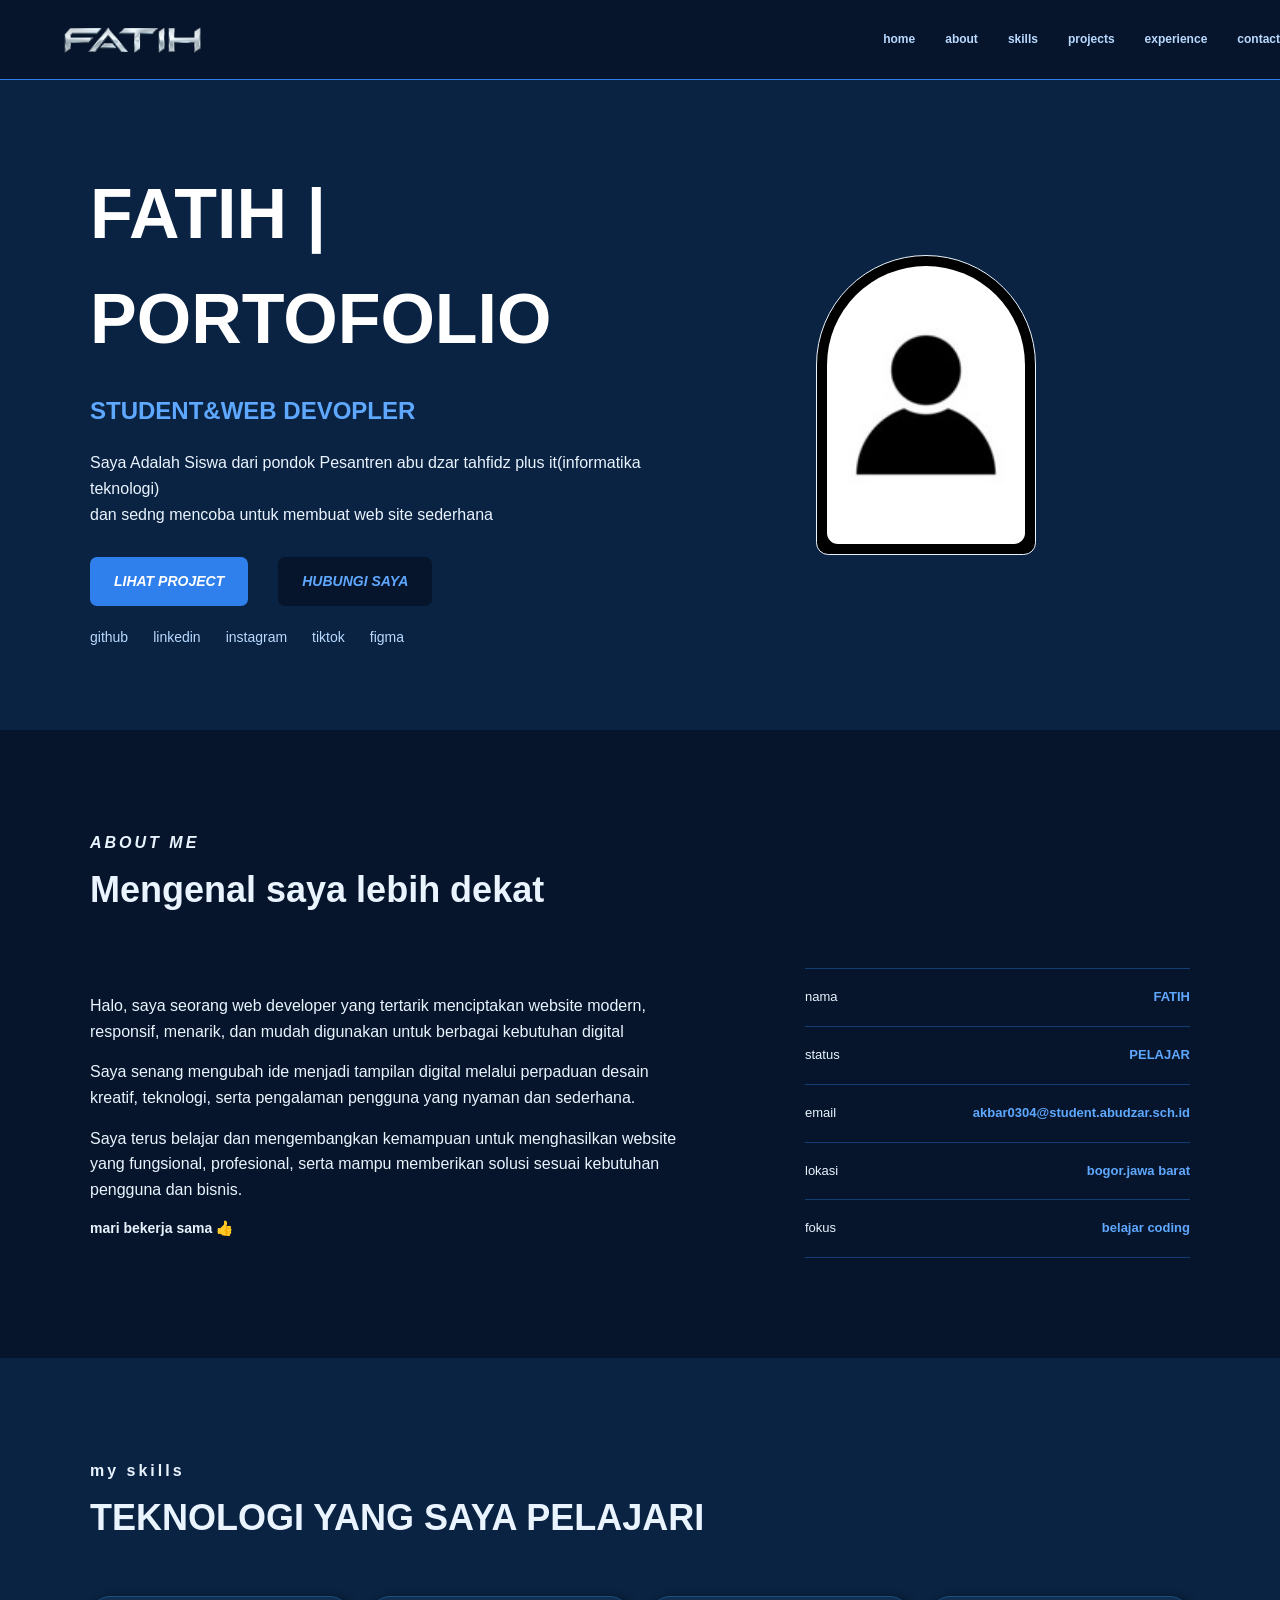
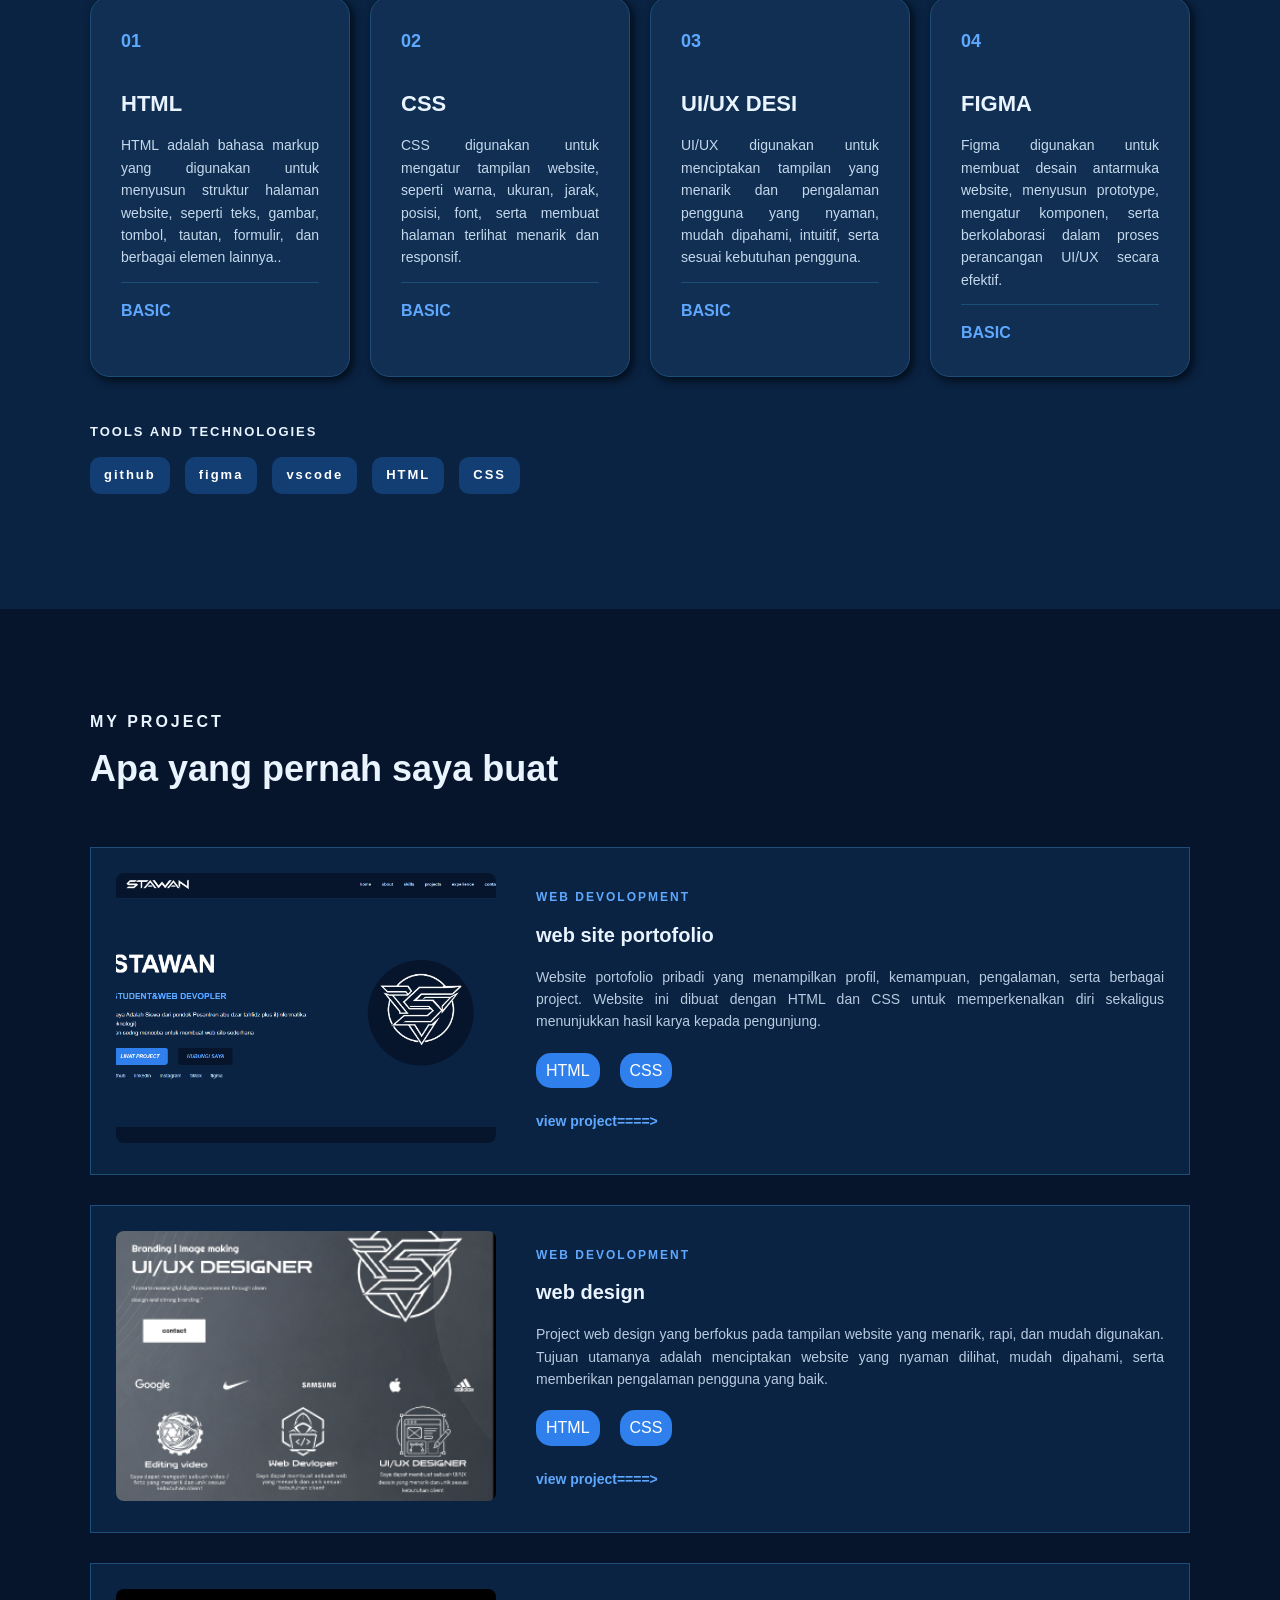
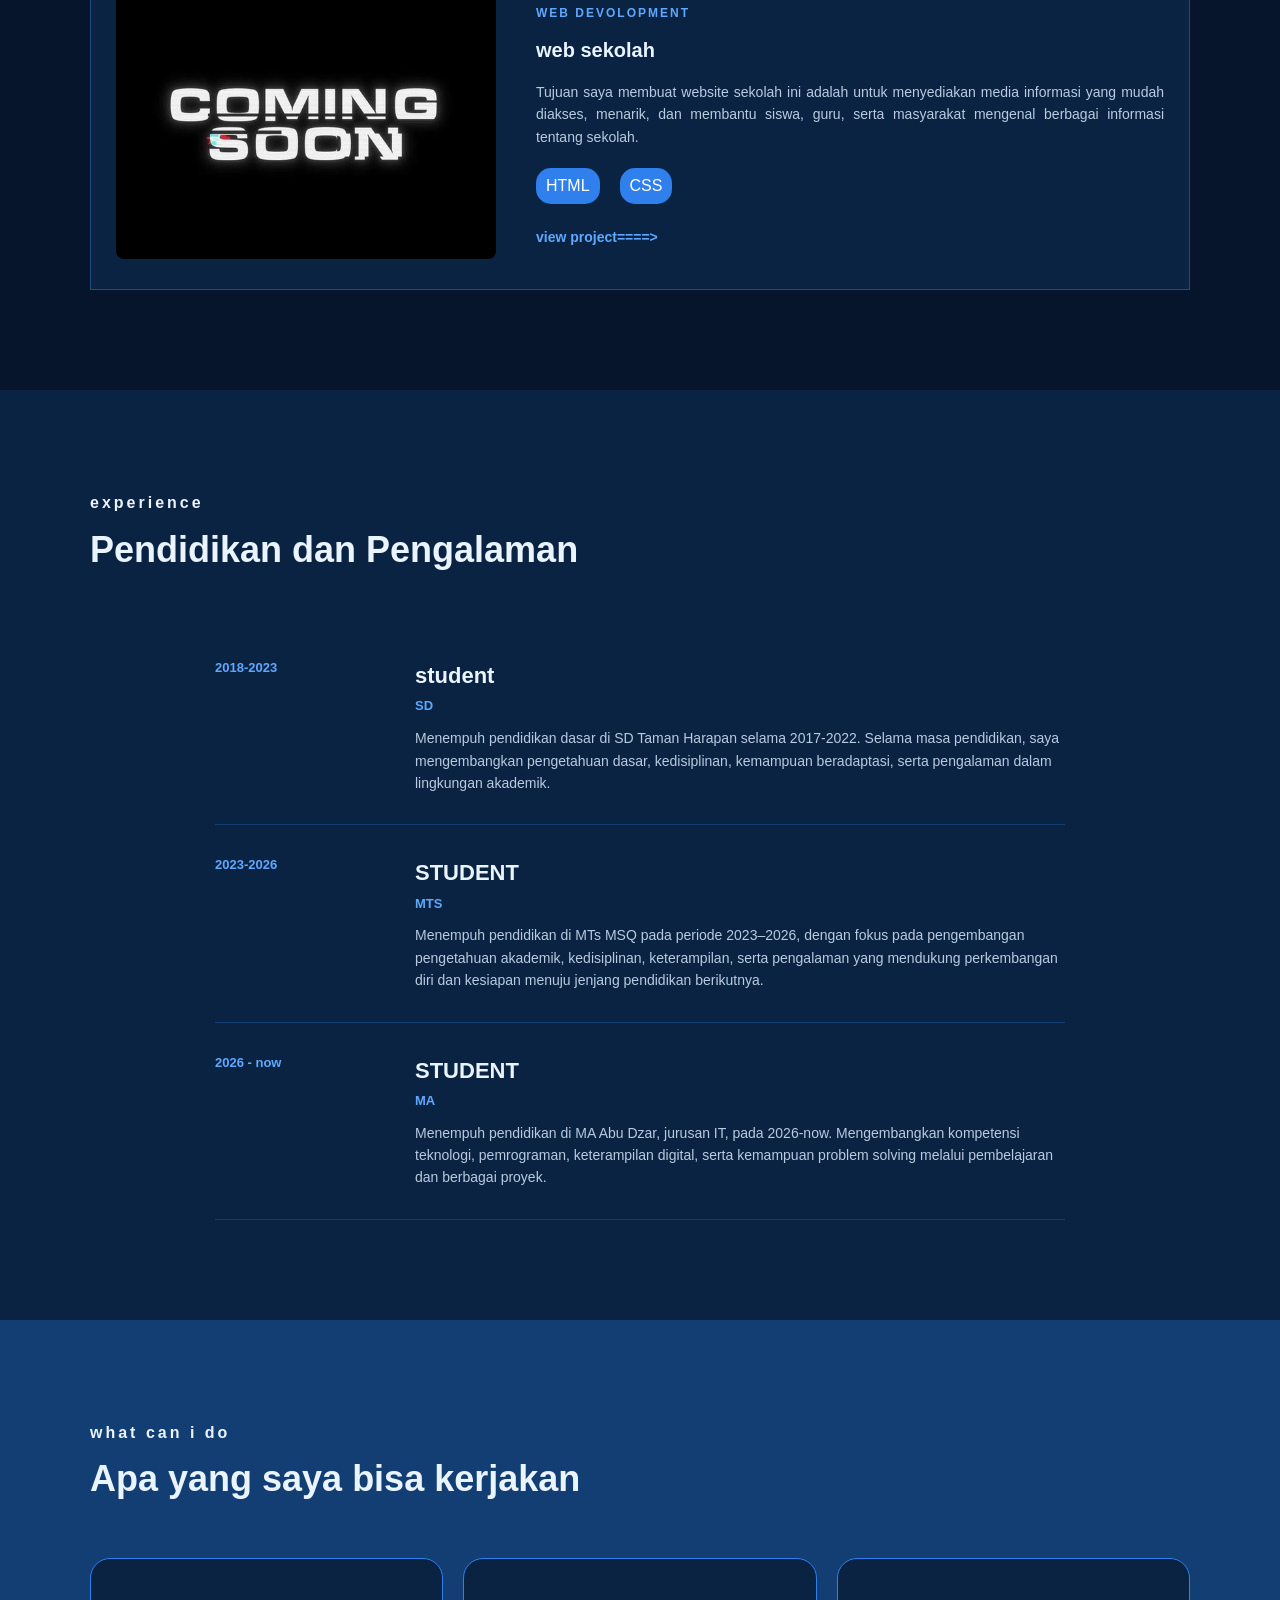
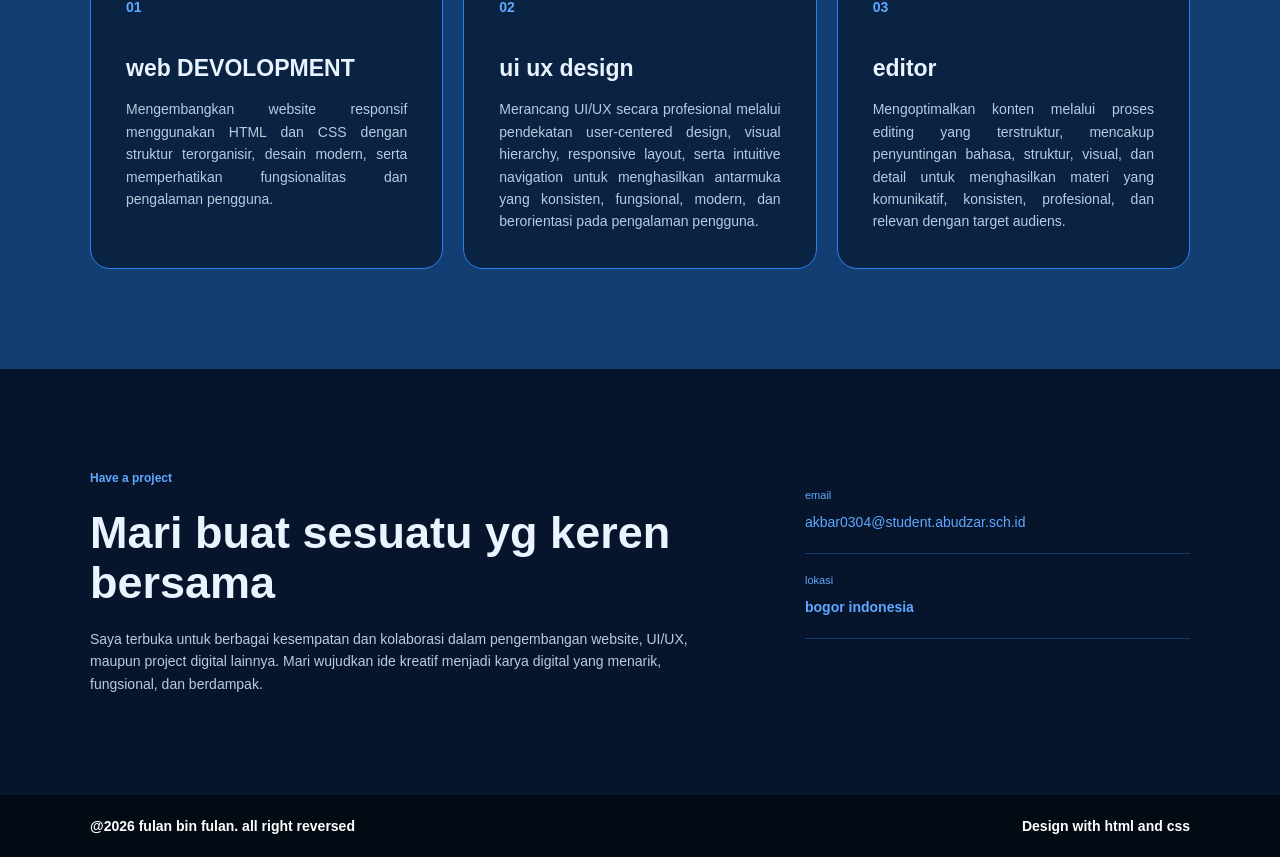
==== index.html @ 5ffc75f2 "portofolio" ====
<!DOCTYPE html>
<html lang="en">
<head>
    <meta charset="UTF-8">
    <meta name="viewport" content="width=device-width, initial-scale=1.0">
    <title>FATIH | PROJECT</title>
<link rel="shortcut icon" href="./asset/main icon.png">
<link rel="stylesheet" href="./website.css">
</head>
<body>
<header class="header">
   <div class="container container-header">
    <!-- ini bagian logo  -->
    <a  class="logo" href="#">
        <img  class="logo-img" src="./asset/Gemini_Generated_Image_w139stw139stw139-removebg-preview (1).png" alt="">
    </a>
    <!-- ini bagian menu `` -->
    <nav class="nav-menu">
        <a href="#home">home</a>
        <a href="#about">about</a>
        <a href="#skills">skills</a>
        <a href="#projects">projects</a>
        <a href="#experience">experience</a>
        <a href="#contact">contact</a>
    </nav>
   </div> 
</header>
<!-- ini bagian utama -->
 <main>
<section class="hero" id="home">
    <div class="container hero-container">
        <div class="content">
            <h1>FATIH | PORTOFOLIO</h1>
            <h2>STUDENT&WEB DEVOPLER</h2>
            <p class="hero-description">Saya Adalah Siswa dari pondok Pesantren abu dzar tahfidz plus it(informatika teknologi) <br> dan sedng mencoba untuk membuat web site sederhana 

            </p>
            <div class="hero-button">
               <a href="#projects" class="button button-primary"><i>LIHAT PROJECT</i> </a>
               <a href="#contact" class="button button-outline"><i>HUBUNGI  SAYA</i></a>
               
            </div> 
            <div class="social-media">
                <a href="https://github.com/">github</a>
                <a href="https://www.linkedin.com/">linkedin</a>
                <a href="https://www.instagram.com">instagram</a>
                <a href="https://www.tiktok.com">tiktok</a>
                <a href="https://www.figma.com/">figma</a>
            </div>
        </div>
        <!-- ini bagian foto -->
        <div class="picture">
            <div class="picture-frame">
              <img src="./asset/user.jpg" alt="ini gambar logo">
            </div>
        </div>

    </div>
</section>
        
<section class="section about" id="about">
    <div class="container">
        <!-- ini judul about -->
        <div class="section-heading">
            <p><i>ABOUT ME</i></p>
            <h2>Mengenal saya lebih dekat</h2>
        </div>
        <!-- bagian about content -->
        <div class="about-content">
            <!-- ini di posisi kiri -->
            <div class="about-text">
                <h3></h3>
                <p>Halo, saya seorang web developer yang tertarik menciptakan website modern, responsif, menarik, dan mudah digunakan untuk berbagai kebutuhan digital</p>
                <p>Saya senang mengubah ide menjadi tampilan digital melalui perpaduan desain kreatif, teknologi, serta pengalaman pengguna yang nyaman dan sederhana.</p>
                <p>Saya terus belajar dan mengembangkan kemampuan untuk menghasilkan website yang fungsional, profesional, serta mampu memberikan solusi sesuai kebutuhan pengguna dan bisnis.</p>
                <a href="#contact" class="text-link">mari bekerja sama 👍</a>
            </div>
            <!-- ini di posisi kanan -->
            <div class="about-info">
                <div class="info-item">
                    <span>nama</span>
                    <strong>FATIH</strong>
                </div>
                <div class="info-item">
                    <span>status</span>
                    <strong>PELAJAR</strong>
                </div>
                <div class="info-item">
                    <span>email</span>
                    <strong>akbar0304@student.abudzar.sch.id</strong>
                </div>
                <div class="info-item">
                    <span>lokasi</span>
                    <strong>bogor.jawa barat</strong>
                </div>
                <div class="info-item">
                    <span>fokus</span>
                    <strong>belajar coding</strong>
                </div>
        </div>
    </div>
</section>
<!--=== ==================
 -====bagian skills ===== -->
 <section class="skills section" id="skills">
    <div class="container">
        <div class="section-heading">
            <!-- ini judul di section skills -->
            <p>my skills</p>
            <h2>TEKNOLOGI YANG SAYA PELAJARI</h2>
        </div>
        <!-- ini kotak2 skil -->
         <div class="skills-content">
            <!-- ini card 1 -->
          <div class="skills-card">
            <div class="skills-number">01</div>
                <h3>HTML</h3>
                <p>HTML adalah bahasa markup yang digunakan untuk menyusun struktur halaman website, seperti teks, gambar, tombol, tautan, formulir, dan berbagai elemen lainnya..</p>
                <div class="skills-level">BASIC</div>
          </div>
            <!-- ini card 2 -->
          <div class="skills-card">
            <div class="skills-number">02</div>
                <h3>CSS</h3>
                <p>CSS digunakan untuk mengatur tampilan website, seperti warna, ukuran, jarak, posisi, font, serta membuat halaman terlihat menarik dan responsif.</p>
                <div class="skills-level">BASIC</div>
        </div>
            <!-- ini card 3 -->
          <div class="skills-card">
            <div class="skills-number">03</div>
                <h3>UI/UX DESI</h3>
                <p>UI/UX digunakan untuk menciptakan tampilan yang menarik dan pengalaman pengguna yang nyaman, mudah dipahami, intuitif, serta sesuai kebutuhan pengguna.</p>
                <div class="skills-level">BASIC</div>
        </div>
            <!-- ini card 4 -->
          <div class="skills-card">
            <div class="skills-number">04</div>
                <h3>FIGMA</h3>
                <p>Figma digunakan untuk membuat desain antarmuka website, menyusun prototype, mengatur komponen, serta berkolaborasi dalam proses perancangan UI/UX secara efektif.</p>
                <div class="skills-level">BASIC</div>
          </div>
         </div>
         <!-- ini bagian teknologi yang di pake -->
          <div class="tools">
            <p>TOOLS AND TECHNOLOGIES</p>
            <div class="tools-list">
                <span>github</span>
                <span>figma</span>
                <span>vscode</span>
                <span>HTML</span>
                <span>CSS</span>
            </div>
          </div>
    </div>
 </section>
<!-- ini bagian project -->
 <section class="project section" id="projects">
    <div class="container">
        <div class="section-heading">
            <p>MY PROJECT</p>
            <h2>Apa yang pernah saya buat</h2>
        </div>
        <!-- ini bagian2 list project -->
         <div class="project-list">
            <!-- ini project pertama -->
            <article class="project-card">
                <div class="project-image">
                    <img src="./asset/project 1.png " alt="gambar project1    ">
                </div>
                <div class="project-content">
                    <p class="project-category">WEB DEVOLOPMENT</p>
                    <h3>web site portofolio</h3>
                    <p  class="project-description">Website portofolio pribadi yang menampilkan profil, kemampuan, pengalaman, serta berbagai project. Website ini dibuat dengan HTML dan CSS untuk memperkenalkan diri sekaligus menunjukkan hasil karya kepada pengunjung.</p>
                    <div class="project-tech">
                        <span>HTML</span>
                        <span>CSS</span>
                    </div>
                    <!-- ini tombol utuk website -->
                     <a href="#" class="project-link">
                        view project====>
                     </a>
                </div>
            </article>
            <!-- ini project kedua -->
            <article class="project-card">
                <div class="project-image">
                    <img src="./asset/project 2.png" alt="gambar project1    ">
                </div>
                <div class="project-content">
                    <p class="project-category">WEB DEVOLOPMENT</p>
                    <h3>web design</h3>
                    <p class="project-description">Project web design yang berfokus pada tampilan website yang menarik, rapi, dan mudah digunakan. Tujuan utamanya adalah menciptakan website yang nyaman dilihat, mudah dipahami, serta memberikan pengalaman pengguna yang baik.</p>
                    <div class="project-tech">
                        <span>HTML</span>
                        <span>CSS</span>
                    </div>
                    <!-- ini tombol utuk website -->
                     <a href="https://www.figma.com/proto/pfXIA9u4yHBfWbeOrM2S5P/praktek-ui-ux?node-id=72-746&t=C2JO87Xzw7GVSBDf-0&scaling=min-zoom&content-scaling=fixed&page-id=0%3A1&starting-point-node-id=33%3A86&show-proto-sidebar=1" class="project-link">
                        view project====>
                     </a>
                </div>
            </article>
            <!-- ini project ketiga -->
            <article class="project-card">
                <div class="project-image">
                    <img src="./asset/Coming Soon glitch banner_ Glitch Effect Coming Soon.jpg" alt="gambar project1    ">
                </div>
                <div class="project-content">
                    <p class="project-category">WEB DEVOLOPMENT</p>
                    <h3>web sekolah</h3>
                    <p class="project-description">Tujuan saya membuat website sekolah ini adalah untuk menyediakan media informasi yang mudah diakses, menarik, dan membantu siswa, guru, serta masyarakat mengenal berbagai informasi tentang sekolah.</p>
                    <div class="project-tech">
                        <span>HTML</span>
                        <span>CSS</span>
                    </div>
                    <!-- ini tombol utuk website -->
                     <a href="/project3.html" class="project-link">
                        view project====>
                     </a>
                </div>
            </article>
         </div>
    </div>
 </section>
 <!-- ini bagian expeience -->
  <section class="experience section" id="experience">
  <div class="container">
    <div class="section-heading">
        <p>experience</p>
        <h2>Pendidikan dan Pengalaman</h2>
    </div>
    <div class="timeline">
        <!-- experience 1 -->
                <div class="timeline-item">
            <div class="timeline-year">
                2018-2023
            </div>
            <div class="timeline-content">
                <h3>student</h3>
                <h4>SD</h4>
                <p>Menempuh pendidikan dasar di SD Taman Harapan selama 2017-2022. Selama masa pendidikan, saya mengembangkan pengetahuan dasar, kedisiplinan, kemampuan beradaptasi, serta pengalaman dalam lingkungan akademik.</p>
            </div>
         </div>
        <!-- experience 2 -->
         <div class="timeline-item">
            <div class="timeline-year">
               2023-2026
            </div>
            <div class="timeline-content">
                <h3>STUDENT</h3>
                <h4>MTS</h4>
                <p>Menempuh pendidikan di MTs MSQ pada periode 2023–2026, dengan fokus pada pengembangan pengetahuan akademik, kedisiplinan, keterampilan, serta pengalaman yang mendukung perkembangan diri dan kesiapan menuju jenjang pendidikan berikutnya.</p>
            </div>
         </div>
        <!-- experience 3   -->
         <div class="timeline-item">
            <div class="timeline-year">
                2026 -  now  
            </div>
            <div class="timeline-content">
                <h3>STUDENT</h3>
                <h4>MA</h4>
                <p>Menempuh pendidikan di MA Abu Dzar, jurusan IT, pada 2026-now. Mengembangkan kompetensi teknologi, pemrograman, keterampilan digital, serta kemampuan problem solving melalui pembelajaran dan berbagai proyek.</p>
            </div>
         </div>
    </div>
  </div>
</section>
<!-- service bagian -->
 <section class="services section" id="services">
    <div class="container">
        <div class="section-heading">
            <p>what can i do</p>
            <h2>Apa yang saya bisa kerjakan</h2>
        </div>
        <div class="service-list">
            <!-- service 1 -->
            <div class="service-card">
                <span>01</span>
                <h3>web DEVOLOPMENT</h3>
                <p>Mengembangkan website responsif menggunakan HTML dan CSS dengan struktur terorganisir, desain modern, serta memperhatikan fungsionalitas dan pengalaman pengguna.</p>
            </div>
            <!-- service 2 -->
            <div class="service-card">
                <span>02</span>
                <h3>ui ux design</h3>
                <p>Merancang UI/UX secara profesional melalui pendekatan user-centered design, visual hierarchy, responsive layout, serta intuitive navigation untuk menghasilkan antarmuka yang konsisten, fungsional, modern, dan berorientasi pada pengalaman pengguna. </p>
            </div>
            <!-- service 3 -->
            <div class="service-card">
                <span>03</span>
                <h3> editor</h3>
                <p>Mengoptimalkan konten melalui proses editing yang terstruktur, mencakup penyuntingan bahasa, struktur, visual, dan detail untuk menghasilkan materi yang komunikatif, konsisten, profesional, dan relevan dengan target audiens.</p>
            </div>
        </div>
    </div>
 </section>
 <!-- section contact -->
  <section class="contact section" id="contact">
    <div class="container">
        <div class="contact-box">
            <!-- ini bagian sebelah kiri -->
            <div class="contact-text">
                <p class="contact-lebel">Have a project</p>
                <h2>Mari buat sesuatu yg keren bersama</h2>
                <p class="contact-lebel2">Saya terbuka untuk berbagai kesempatan dan kolaborasi dalam pengembangan website, UI/UX, maupun project digital lainnya. Mari wujudkan ide kreatif menjadi karya digital yang menarik, fungsional, dan berdampak.</p>
            </div>
            <!-- ini bagian sebelah kanan   -->
             <!-- ini bagian 1 -->
            <div class="contact-info">
                <div class="contact-item">
                    <span>email</span>
                    <a href="mailto:akbar0304@student.abudzar.sch.id">akbar0304@student.abudzar.sch.id</a>
                </div>
                <!-- <div class="contact-item">
                    <span>whatsapp</span>
                    <a href="telp:+62482809720">62859292</a>
                </div> -->
                <div class="contact-item">
                    <span>lokasi</span>
                   <strong>bogor indonesia</strong>
                </div>
                <!-- <div class="contact-item">
                    <span>social media</span>
                    <strong>@aubfib</strong>
                </div> -->
            </div>
        </div>
    </div>
  </section>
 </main>
 <!-- ini bagian footer  -->
  <footer>
    <div class="container content-footer">
       <p> @2026 fulan bin fulan.
        all right reversed</p>
        <p>
            Design with html and css        
        </p>
    </div>
  </footer>
</body>
</html>
---- website.css ----
/* primry color : #06152B; */
/* secondry color : #123E73; */
/* background : #0A2342; */
/* s.background : #06152B; */
/* lokal : #2F80ED */
/* font-family:Arial, Helvetica, sans-serif; */

* {
  padding: 0;
  margin: 0;
  box-sizing: border-box;
}
html {
  scroll-behavior: smooth;
}

body {
  font-family: Arial, Helvetica, sans-serif;
  background-color: #06152b;
  color: #eaf4ff;
  line-height: 1.6;
  justify-content: center;
}

a {
  text-decoration: none;
  color: inherit;
}

img {
  width: 100%;
  display: block;
}

.container {
  width: 1100px;
  max-width: 90%;
  margin: 0 auto;
}

/* =========================
   NAVBAR
========================= */

.header {
  height: 80px;
  background-color: #06152b;
  border-bottom: 1px solid #2f80ed;
}

.container-header {
  height: 100%;
  display: flex;
  justify-content: space-between;
  align-items: center;
}

.logo {
  transform: translate(-90px);
}

.logo-img {
  width: 250px;
  height: 120px;
}

.nav-menu {
  display: flex;
  gap: 30px;
  transform: translate(90px);
}

.nav-menu a {
  font-size: 12px;
  color: #b9d9ff;
  font-weight: bold;
}

.nav-menu a:hover {
  box-shadow: 1px 1px 5px #2f80ed;
  border-radius: 4px;
  color: white;
}

/* =========================
   HERO
========================= */

.hero {
  min-height: 650px;
  background-color: #0a2342;
  display: flex;
  align-items: center;
}

.hero-container {
  display: flex;
  justify-content: space-between;
  align-items: center;
}

.hero-lebel {
  font-weight: bold;
  color: inherit;
  letter-spacing: 3px;
  margin-bottom: 10px;
}

.content {
  width: 55%;
}

.content h1 {
  font-size: 70px;
  line-height: 1.5;
  color: #ffffff;
  margin-bottom: 20px;
}

.content h2 {
  font-size: 24px;
  color: #5fa8ff;
  font-weight: bold;
  margin-bottom: 20px;
}

.hero-description {
  width: 600px;
  font-size: 16px;
  margin-bottom: 30px;
  max-width: 100%;
}

.button {
  padding: 13px 24px;
  border-radius: 7px;
  font-weight: bold;
  font-size: 14px;
}

.hero-button {
  display: flex;
  gap: 30px;
  margin-bottom: 20px;
}

.button-primary {
  background-color: #2f80ed;
  color: #ffffff;
}

.button-outline {
  background-color: #06152b;
  color: #5fa8ff;
}

.hero-button :hover {
  box-shadow: 2px 2px 20px #2f80ed;
  background-color: #123e73;
}

.social-media {
  display: flex;
  gap: 25px;
}

.social-media a {
  font-size: 14px;
  color: #b9d9ff;
}

.picture {
  width: 34%;
  position: relative;
  justify-content: center;
  align-items: center;
}

.picture-frame {
  /* border-radius: 50% 50%;
  width: 300px;
  height: 300px;
  padding: 12px;
  background-color: #06152b; */
  /* yg atas yg lama y bawah yg baru */
  height: 300px;
  width: 220px;
  background-color: black;
  padding: 10px;
  border-radius: 180px 180px 20px 20px;
  border: 1px solid;
}

.picture-frame img {
  width: 100%;
  height: 100%;
  object-fit: cover;
  border-radius: 180px 180px 20px 20px;
}

/* =========================
   SECTION HEADING
========================= */

.section-heading {
  margin-bottom: 50px;
}

.section-heading p {
  color: inherit;
  font-weight: bold;
  letter-spacing: 3px;
  margin-bottom: 5px;
}

.section-heading h2 {
  font-size: 36px;
}

/* =========================
   ABOUT
========================= */

.about {
  background-color: #06152b;
}

.about-content {
  display: flex;
  justify-content: space-between;
  gap: 80px;
}

.about-text {
  width: 55%;
}

.about-text h3 {
  font-size: 28px;
  line-height: 1.3;
  margin-bottom: 25px;
}

.about-text p {
  margin-bottom: 15px;
}

.section {
  padding: 100px 0;
}

.text-link {
  display: flex;
  justify-content: space-between;
  font-size: 14px;
  font-weight: bold;
}

.about-info {
  width: 35%;
  border-top: 1px solid #123e73;
}

.info-item {
  display: flex;
  justify-content: space-between;
  padding: 18px 0;
  border-bottom: 1px solid #123e73;
}

.info-item span {
  font-size: 13px;
}

.info-item strong {
  font-size: 13px;
  text-align: right;
  color: #5fa8ff;
}

/* =========================
   SKILLS
========================= */

.skills {
  background-color: #0a2342;
}

.skills-content {
  display: flex;
  gap: 20px;
}

.skills-card {
  flex: 1;
  padding: 30px;
  background-color: #102f52;
  border: 1px solid #1d4e7a;
  box-shadow: 3px 3px 10px #020a14;
  border-radius: 20px;
}

.skills-number {
  font-weight: bold;
  color: #5fa8ff;
  font-size: 18px;
  margin-bottom: 30px;
}

.skills-card h3 {
  font-size: 22px;
  margin-bottom: 13px;
}

.skills-card p {
  text-align: justify;
  font-size: 14px;
  margin-bottom: 13px;
  color: #c5d9ed;
}

.skills-level {
  padding-top: 15px;
  border-top: 1px solid #1d4e7a;
  color: #5fa8ff;
  font-weight: bold;
}

.tools {
  color: inherit;
  font-size: 13px;
  font-weight: bold;
  letter-spacing: 2px;
  margin-bottom: 15px;
  margin-top: 45px;
}

.tools-list {
  display: flex;
  gap: 15px;
}

.tools-list span {
  padding: 8px 14px;
  background-color: #123e73;
  margin-top: 15px;
  border-radius: 10px;
  color: #ffffff;
}

/* =========================
   PROJECT
========================= */

.project {
  background-color: #06152b;
}

.project-list {
  display: flex;
  flex-direction: column;
  gap: 30px;
}

.project-card {
  display: flex;
  gap: 40px;
  padding: 25px;
  background-color: #0a2342;
  border: 1px solid #1d4e7a;
}

.project-image {
  width: 380px;
  height: 270px;
  flex-shrink: 0;
  overflow: hidden;
  border-radius: 8px;
  background-color: #102f52;
  max-width: 100%;
}

.project-image img {
  width: 100%;
  height: 100%;
  object-fit: cover;
}

.project-content {
  padding: 15px 0;
}

.project-category {
  font-size: 12px;
  font-weight: bold;
  letter-spacing: 2px;
  color: #5fa8ff;
  margin-bottom: 11px;
}

.project-content h3 {
  font-size: 20px;
  margin-bottom: 15px;
}

.project-description {
  font-size: 14px;
  color: #b9cbe0;
  margin-bottom: 20px;
  text-align: justify;
}

.project-tech {
  display: flex;
  gap: 20px;
  margin-bottom: 20px;
}

.project-tech span {
  padding: 5px 10px;
  background-color: #2f80ed;
  color: #ffffff;
  border-radius: 15px;
}

.project-link {
  color: #5fa8ff;
  font-weight: bold;
  font-size: 14px;
}

/* =========================
   EXPERIENCE
========================= */

.experience {
  background-color: #0a2342;
}

.timeline {
  width: 850px;
  margin: 0 auto;
}

.timeline-item {
  display: flex;
  gap: 50px;
  padding: 30px 0;
  border-bottom: 1px solid #123e73;
}

.timeline-year {
  width: 150px;
  flex-shrink: 0;
  color: #5fa8ff;
  font-size: 13px;
  font-weight: bold;
}

.timeline-content h3 {
  font-size: 22px;
  margin-bottom: 3px;
}

.timeline-content h4 {
  color: #5fa8ff;
  font-size: 13px;
  margin-bottom: 10px;
}

.timeline-content p {
  font-size: 14px;
  color: #b9cbe0;
}

/* =========================
   SERVICES
========================= */

.services {
  background-color: #123e73;
}

.service-list {
  display: flex;
  gap: 20px;
}

.service-card {
  background-color: #0a2342;
  flex: 1;
  padding: 35px;
  border: 1px solid #2f80ed;
  border-radius: 20px;
}

.service-card span {
  color: #5fa8ff;
  font-size: 14px;
  font-weight: bold;
}

.service-card h3 {
  font-size: 23px;
  margin: 30px 0 12px;
}

.service-card p {
  color: #b9cbe0;
  font-size: 14px;
  text-align: justify;
}

/* =========================
   CONTACT
========================= */

.contact {
  background-color: #06152b;
}

.contact-box {
  display: flex;
  justify-content: space-between;
  gap: 100px;
}

.contact-text {
  width: 55%;
}

.contact-lebel {
  color: #5fa8ff;
  font-size: 12px;
  font-weight: bold;
  margin-bottom: 20px;
}

.contact-text h2 {
  color: inherit;
  font-size: 45px;
  margin-bottom: 20px;
  line-height: 50px;
}

.contact-lebel2 {
  font-size: 14px;
  color: #b9cbe0;
}

.contact-info {
  width: 35%;
}

.contact-item {
  padding: 18px 0;
  border-bottom: 1px solid #123e73;
}

.contact-item span {
  display: block;
  font-size: 11px;
  margin-bottom: 5px;
  color: #5fa8ff;
}

.contact-item a,
.contact-item strong {
  font-size: 14px;
  color: #5fa8ff;
}

/* =========================
   FOOTER
========================= */

footer {
  background-color: #020a14;
  padding: 20px 0;
  color: #ffffff;
}

.content-footer {
  display: flex;
  justify-content: space-between;
  align-items: center;
}

.content-footer p {
  font-size: 14px;
  font-weight: bold;
}
/* reponsive */
/* =========================
   RESPONSIVE HP ANDROID
========================= */

@media (max-width: 768px) {
  .container {
    width: 100%;
    max-width: 90%;
  }

  .section {
    padding: 60px 0;
  }

  /* NAVBAR */
  .header {
    height: auto;
    padding: 15px 0;
  }

  .container-header {
    flex-direction: column;
    gap: 15px;
  }

  .logo {
    padding-right: 0;
  }

  .logo-img {
    width: 180px;
    height: auto;
  }

  .nav-menu {
    flex-wrap: wrap;
    justify-content: center;
    gap: 15px;
  }

  .nav-menu a {
    font-size: 11px;
  }

  /* HERO */
  .hero {
    min-height: auto;
    padding: 70px 0;
  }

  .hero-container {
    flex-direction: column;
    gap: 40px;
    text-align: center;
  }

  .content {
    width: 100%;
  }

  .content h1 {
    font-size: 45px;
    line-height: 1.2;
  }

  .content h2 {
    font-size: 20px;
  }

  .hero-description {
    width: 100%;
    font-size: 14px;
  }

  .hero-button {
    justify-content: center;
    gap: 15px;
    flex-wrap: wrap;
  }

  .social-media {
    justify-content: center;
  }

  .picture {
    width: 100%;
  }

  .picture-frame {
    width: 230px;
    height: 230px;
    margin: 0 auto;
  }

  /* SECTION HEADING */
  .section-heading {
    margin-bottom: 35px;
  }

  .section-heading h2 {
    font-size: 30px;
  }

  /* ABOUT */
  .about-content {
    flex-direction: column;
    gap: 40px;
  }

  .about-text {
    width: 100%;
  }

  .about-text h3 {
    font-size: 24px;
  }

  .about-info {
    width: 100%;
  }

  /* SKILLS */
  .skills-content {
    flex-direction: column;
    gap: 20px;
  }

  .skills-card {
    width: 100%;
    padding: 25px;
  }

  .tools-list {
    flex-wrap: wrap;
  }

  /* PROJECT */
  .project-list {
    gap: 25px;
  }

  .project-card {
    flex-direction: column;
    gap: 20px;
    padding: 20px;
  }

  .project-image {
    width: 100%;
    height: 220px;
  }

  .project-content {
    padding: 5px 0;
  }

  .project-tech {
    flex-wrap: wrap;
    gap: 10px;
  }

  /* EXPERIENCE */
  .timeline {
    width: 100%;
  }

  .timeline-item {
    flex-direction: column;
    gap: 10px;
    padding: 25px 0;
  }

  .timeline-year {
    width: 100%;
  }

  /* SERVICES */
  .service-list {
    flex-direction: column;
    gap: 20px;
  }

  .service-card {
    padding: 25px;
  }

  /* CONTACT */
  .contact-box {
    flex-direction: column;
    gap: 40px;
  }

  .contact-text {
    width: 100%;
  }

  .contact-info {
    width: 100%;
  }

  .contact-text h2 {
    font-size: 35px;
    line-height: 1.2;
  }

  /* FOOTER */
  .content-footer {
    flex-direction: column;
    gap: 10px;
    text-align: center;
  }
}

/* HP KECIL
   Contoh: Android 360px
*/
@media (max-width: 400px) {
  .container {
    max-width: 92%;
  }

  .nav-menu {
    gap: 10px;
  }

  .nav-menu a {
    font-size: 10px;
  }

  .content h1 {
    font-size: 38px;
  }

  .content h2 {
    font-size: 18px;
  }

  .hero-description {
    font-size: 13px;
  }

  .picture-frame {
    width: 200px;
    height: 200px;
  }

  .section-heading h2 {
    font-size: 27px;
  }

  .project-image {
    height: 190px;
  }

  .contact-text h2 {
    font-size: 30px;
  }
}
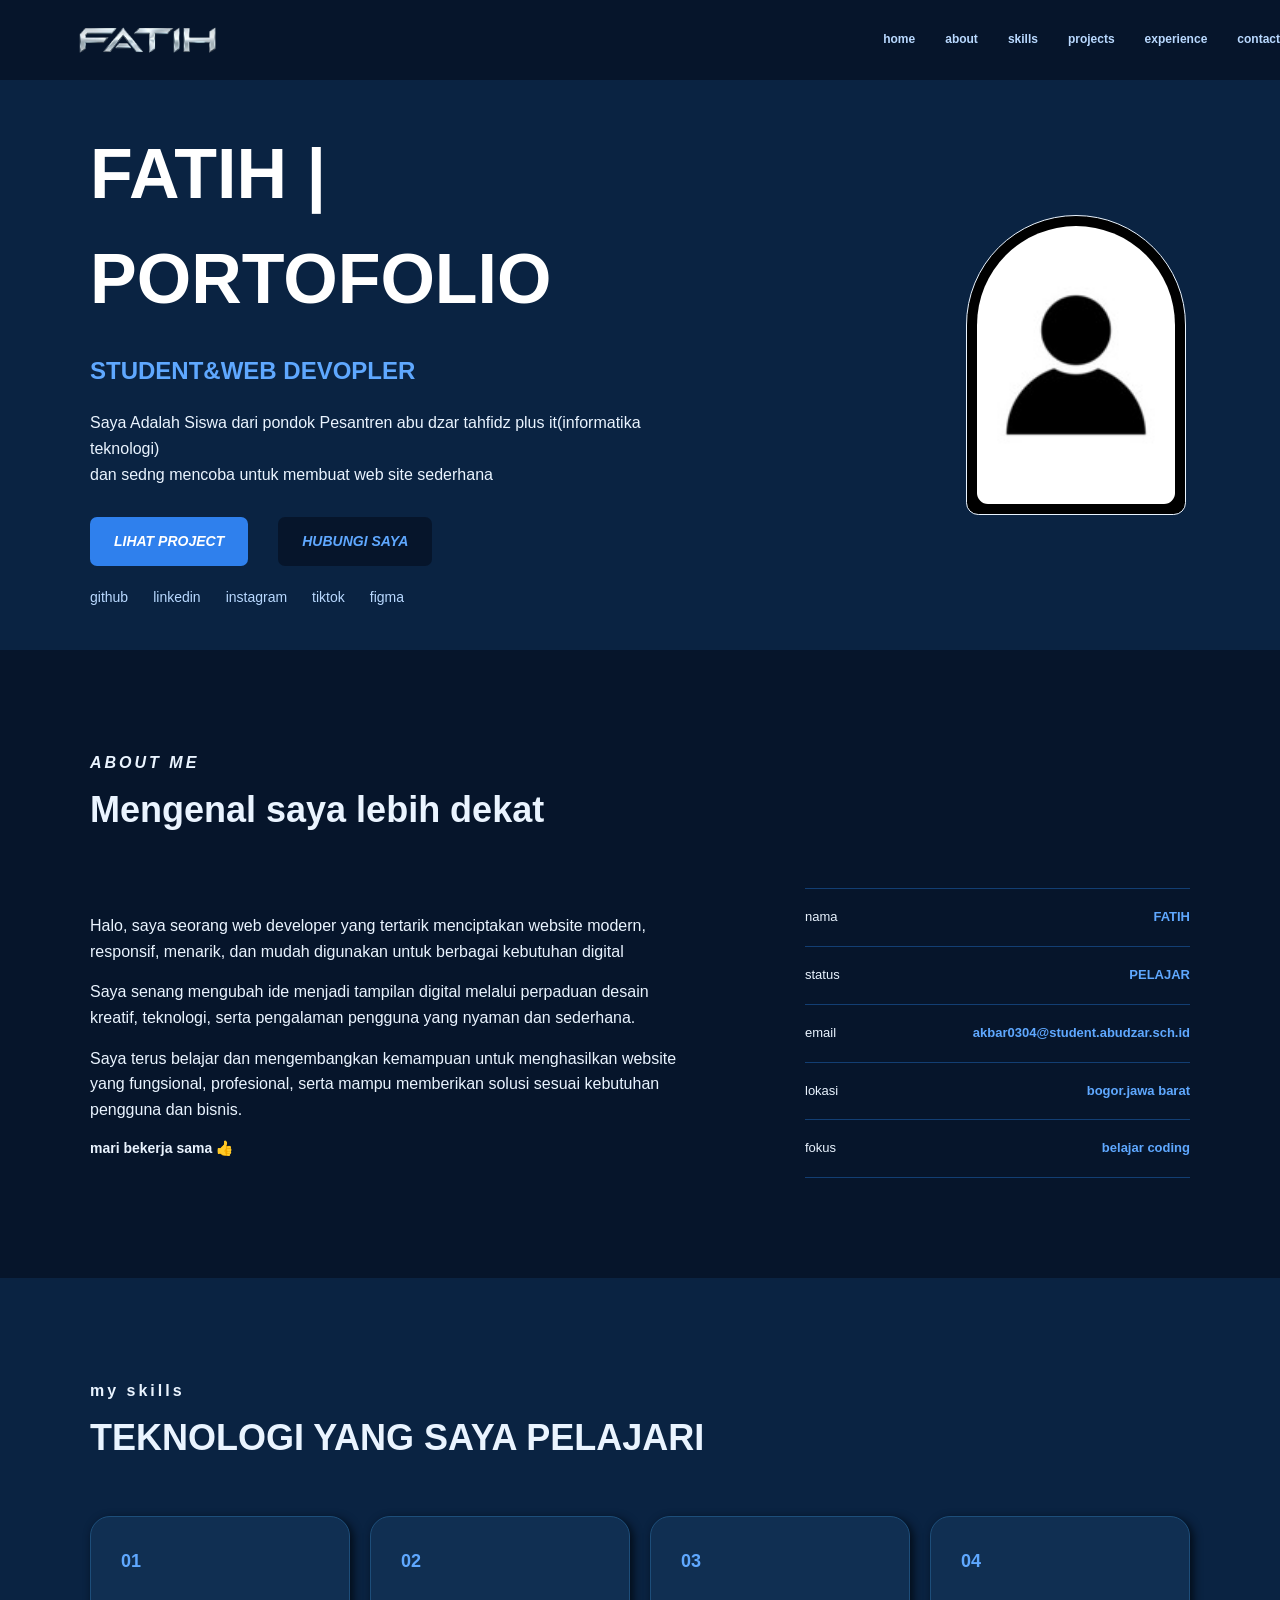
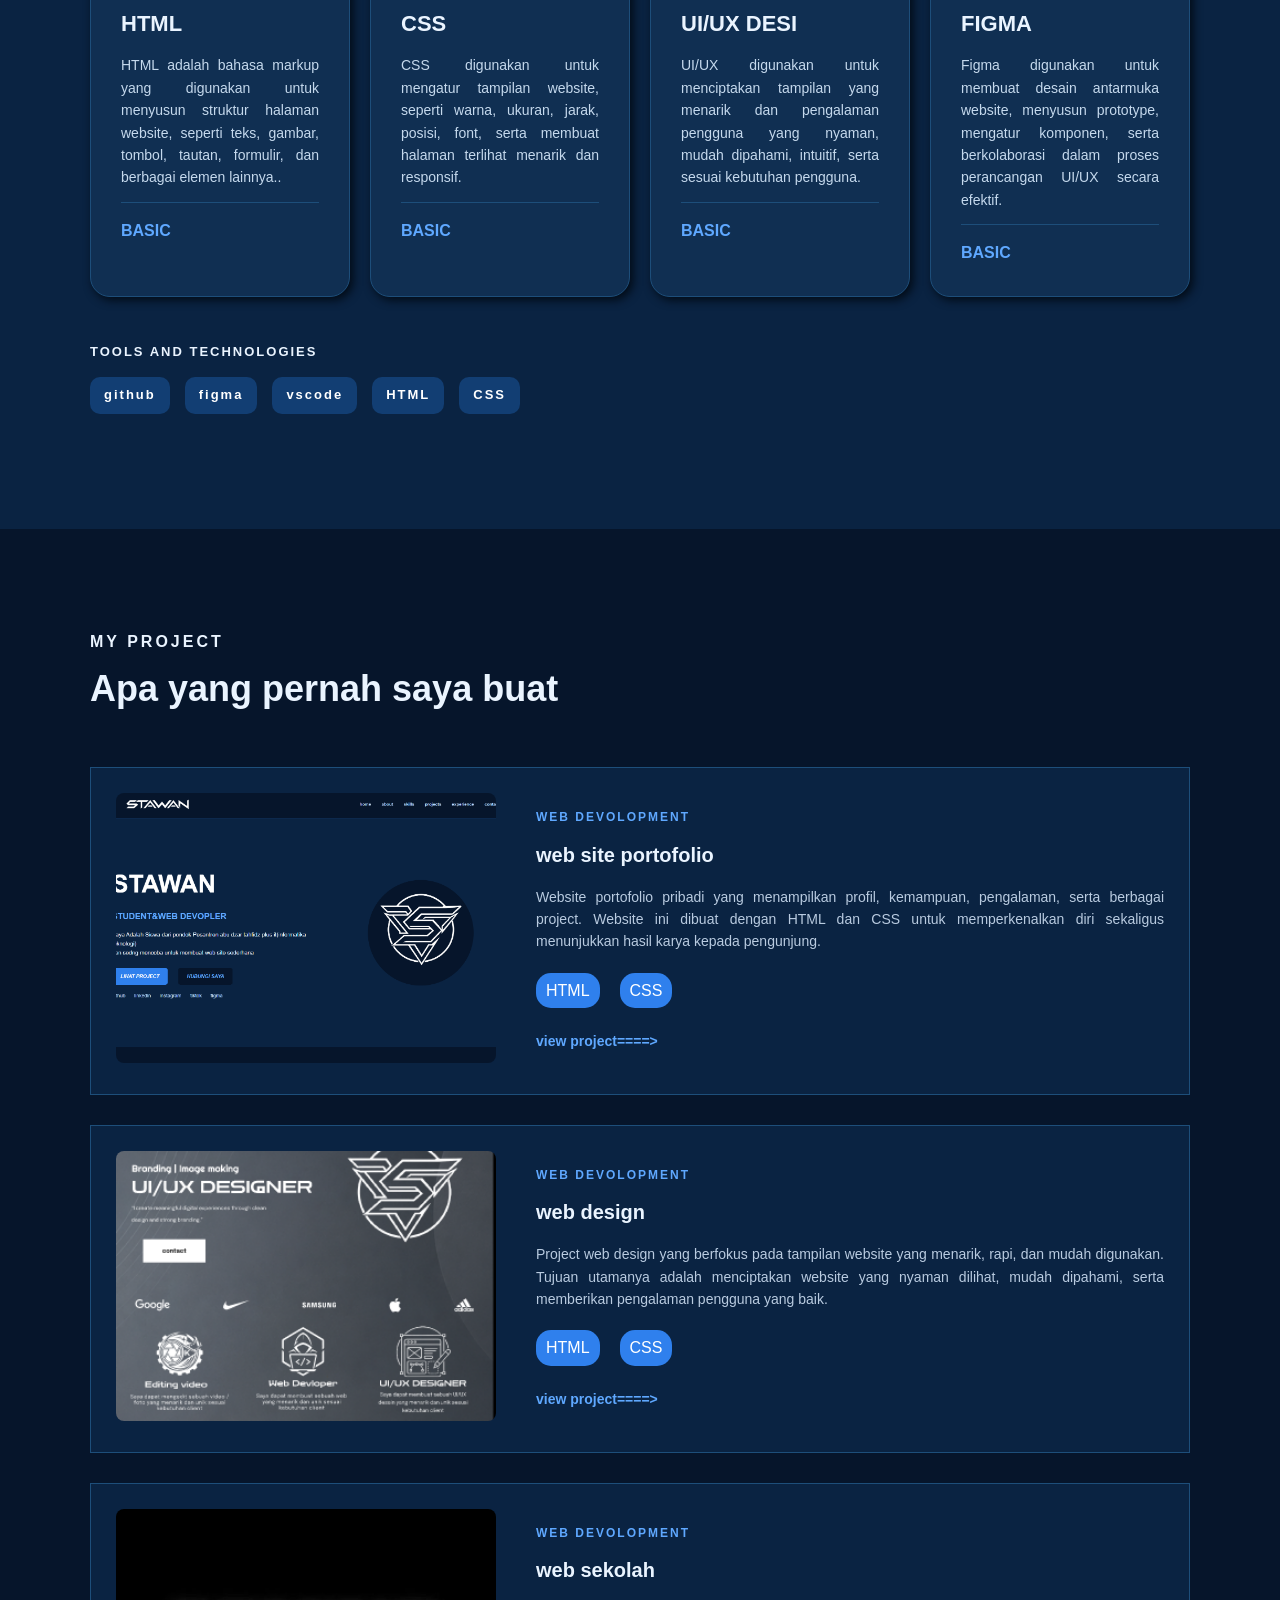
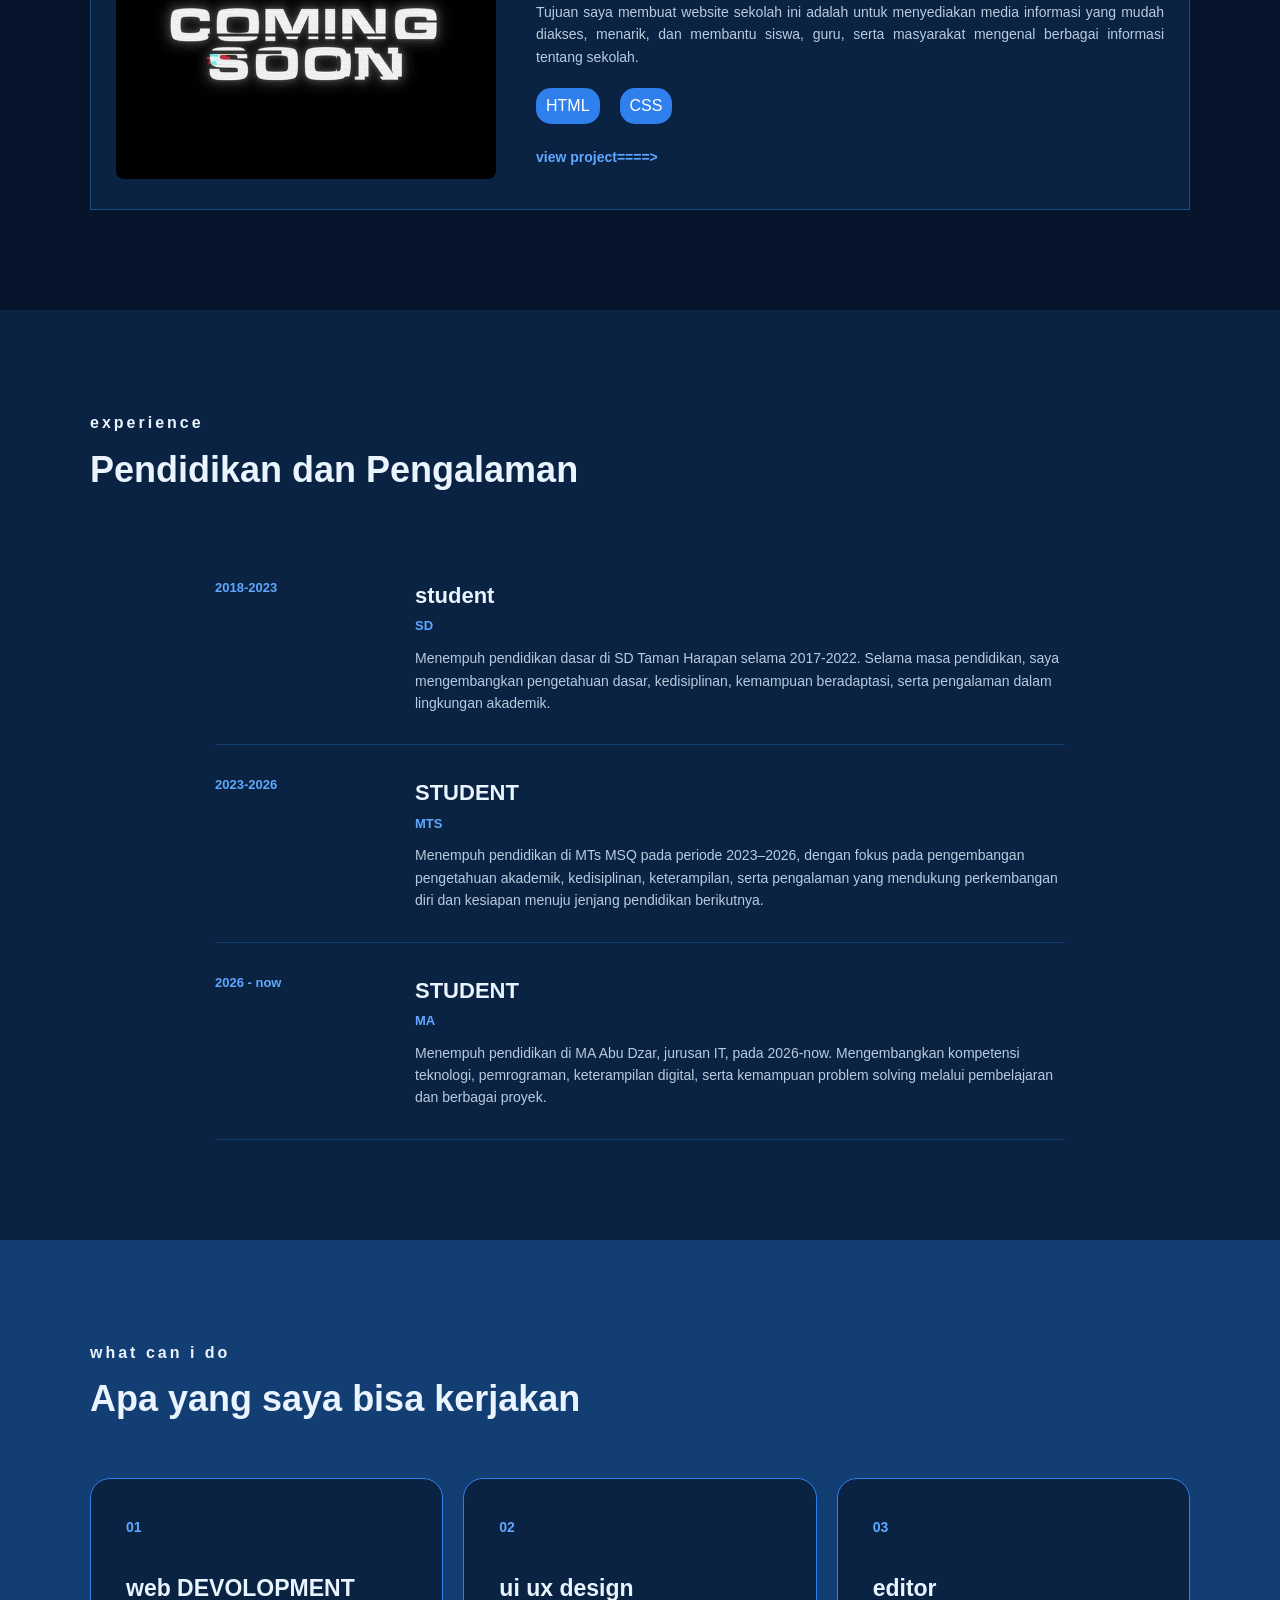
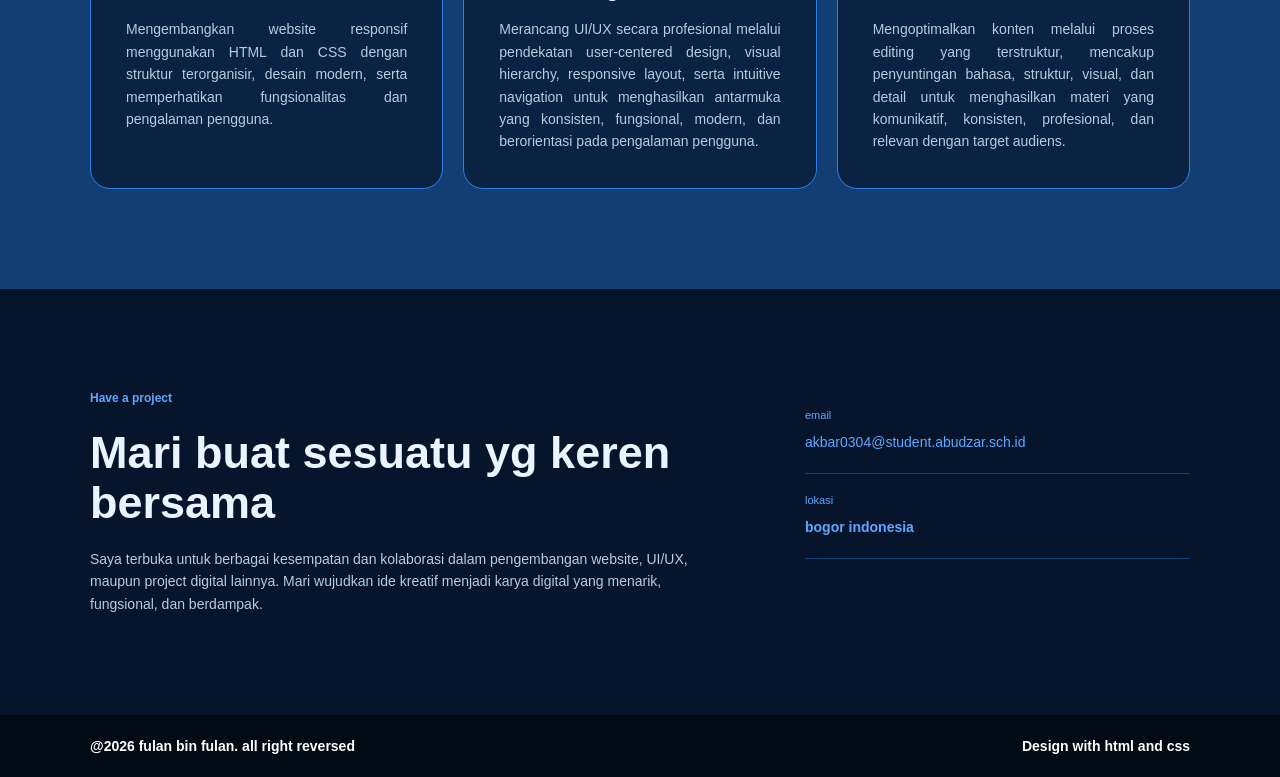
==== commit 08f3f2de: "update code" ====
--- a/index.html
+++ b/index.html
@@ -203,7 +203,7 @@
             <!-- ini project ketiga -->
             <article class="project-card">
                 <div class="project-image">
-                    <img src="./asset/Coming Soon glitch banner_ Glitch Effect Coming Soon.jpg" alt="gambar project1    ">
+                    <img src="./asset/Coming Soon glitch banner_ Glitch Effect Coming Soon.jpg" alt="coming soon    ">
                 </div>
                 <div class="project-content">
                     <p class="project-category">WEB DEVOLOPMENT</p>
--- a/website.css
+++ b/website.css
@@ -45,7 +45,10 @@
 .header {
   height: 80px;
   background-color: #06152b;
-  border-bottom: 1px solid #2f80ed;
+  position: fixed;
+  top: 0;
+  width: 100%;
+  z-index: 1000;
 }
 
 .container-header {
@@ -56,7 +59,7 @@
 }
 
 .logo {
-  transform: translate(-90px);
+  transform: translate(-75px);
 }
 
 .logo-img {
@@ -74,12 +77,12 @@
   font-size: 12px;
   color: #b9d9ff;
   font-weight: bold;
+  transition: 0.3s;
 }
 
 .nav-menu a:hover {
-  box-shadow: 1px 1px 5px #2f80ed;
-  border-radius: 4px;
   color: white;
+  transform: translateY(-3px);
 }
 
 /* =========================
@@ -91,6 +94,7 @@
   background-color: #0a2342;
   display: flex;
   align-items: center;
+  padding-top: 80px;
 }
 
 .hero-container {
@@ -136,6 +140,11 @@
   border-radius: 7px;
   font-weight: bold;
   font-size: 14px;
+  transition: 0.3s;
+}
+/* Hover tombol */
+.button:hover {
+  transform: translateY(-3px);
 }
 
 .hero-button {
@@ -154,9 +163,10 @@
   color: #5fa8ff;
 }
 
-.hero-button :hover {
-  box-shadow: 2px 2px 20px #2f80ed;
+.hero-button .button:hover {
+  box-shadow: 2px 2px 20px;
   background-color: #123e73;
+  transform: translate(-3px);
 }
 
 .social-media {
@@ -167,6 +177,10 @@
 .social-media a {
   font-size: 14px;
   color: #b9d9ff;
+  transition: 0.3s;
+}
+.social-media a:hover {
+  transform: translateX(-3px);
 }
 
 .picture {
@@ -174,6 +188,7 @@
   position: relative;
   justify-content: center;
   align-items: center;
+  transform: translateX(150px);
 }
 
 .picture-frame {
@@ -298,6 +313,11 @@
   border: 1px solid #1d4e7a;
   box-shadow: 3px 3px 10px #020a14;
   border-radius: 20px;
+  transition: 0.3s;
+}
+.skills-card:hover {
+  transform: translateY(-10px);
+  box-shadow: 2px 2px 20px white;
 }
 
 .skills-number {
@@ -346,6 +366,11 @@
   margin-top: 15px;
   border-radius: 10px;
   color: #ffffff;
+  transition: 0.3s;
+}
+.tools-list span:hover {
+  transform: translateY(-5px);
+  box-shadow: 0.1px 0.1px 10px white;
 }
 
 /* =========================
@@ -492,6 +517,11 @@
   padding: 35px;
   border: 1px solid #2f80ed;
   border-radius: 20px;
+  transition: 0.3s;
+}
+.service-card:hover {
+  box-shadow: 2px 2px 20px #ffff;
+  transform: translateY(-30px);
 }
 
 .service-card span {
@@ -618,6 +648,7 @@
 
   .logo {
     padding-right: 0;
+    transform: none;
   }
 
   .logo-img {
@@ -629,6 +660,7 @@
     flex-wrap: wrap;
     justify-content: center;
     gap: 15px;
+    transform: none;
   }
 
   .nav-menu a {
